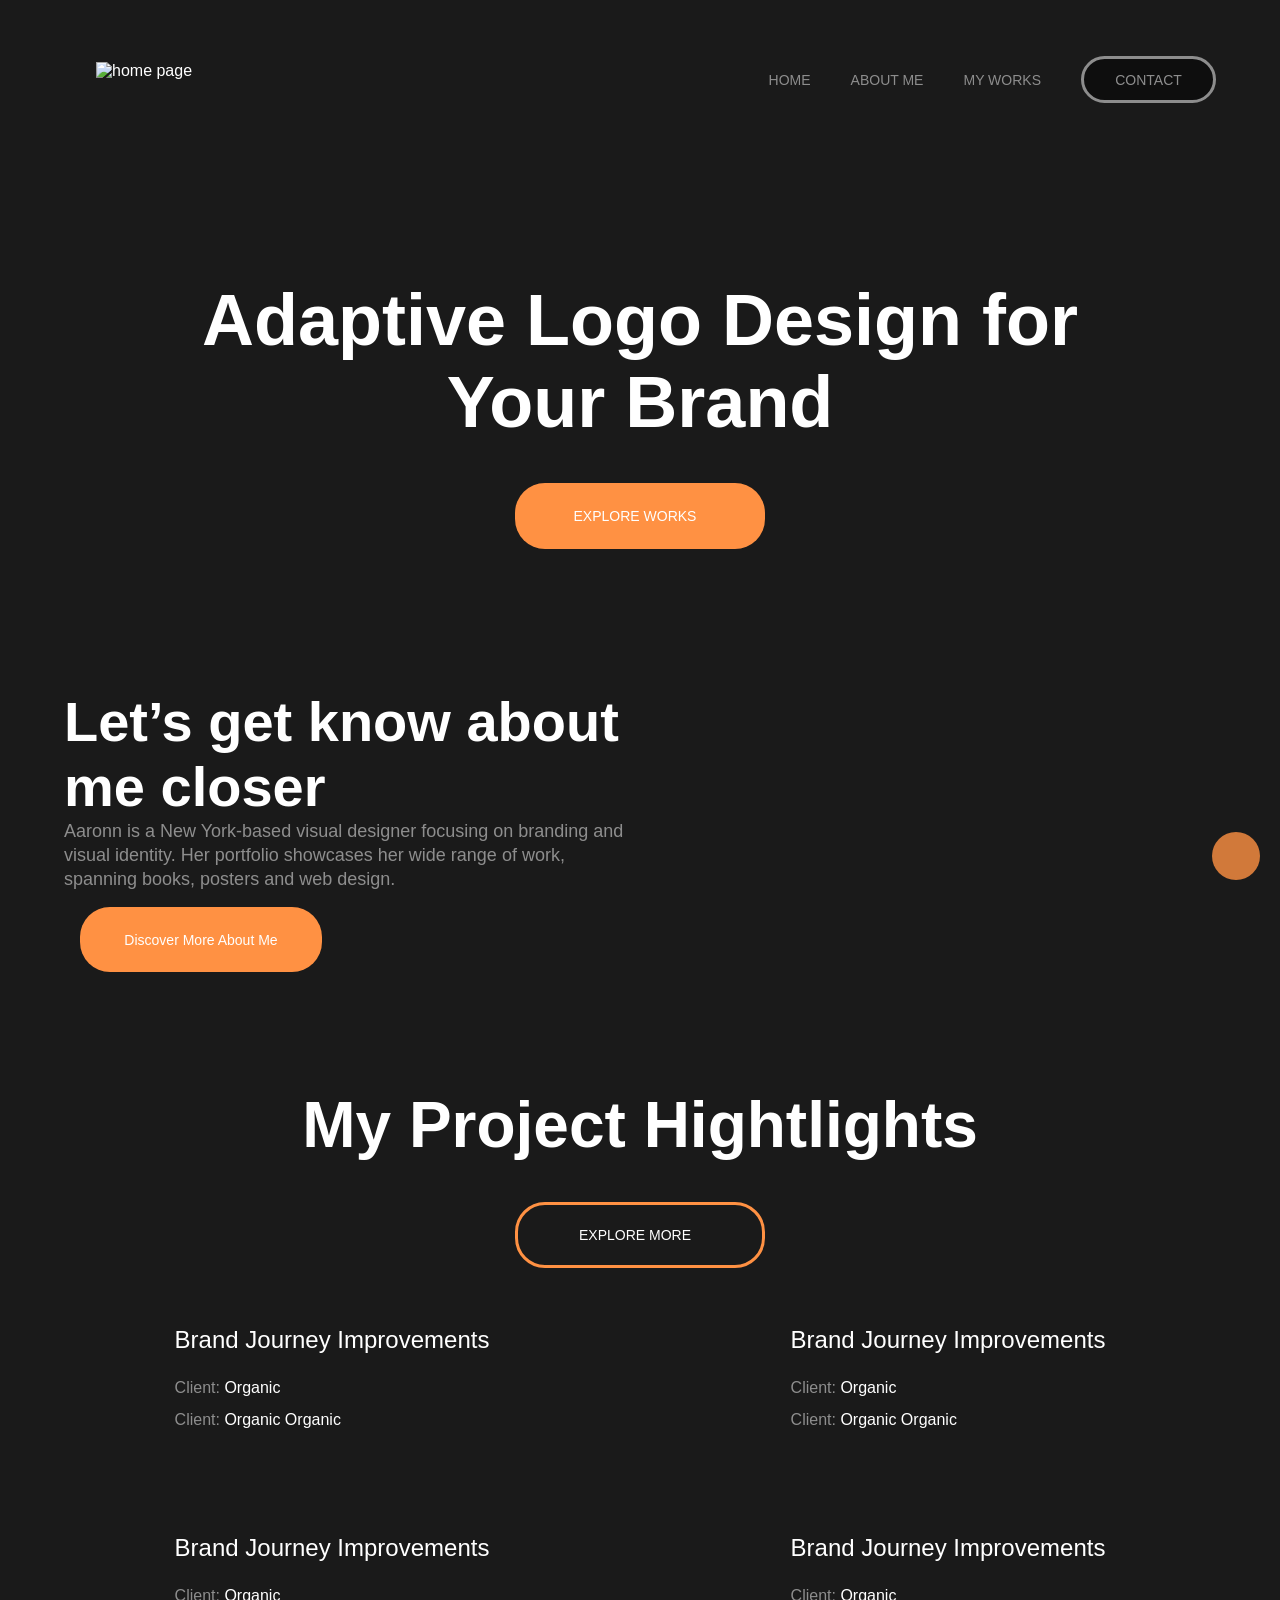
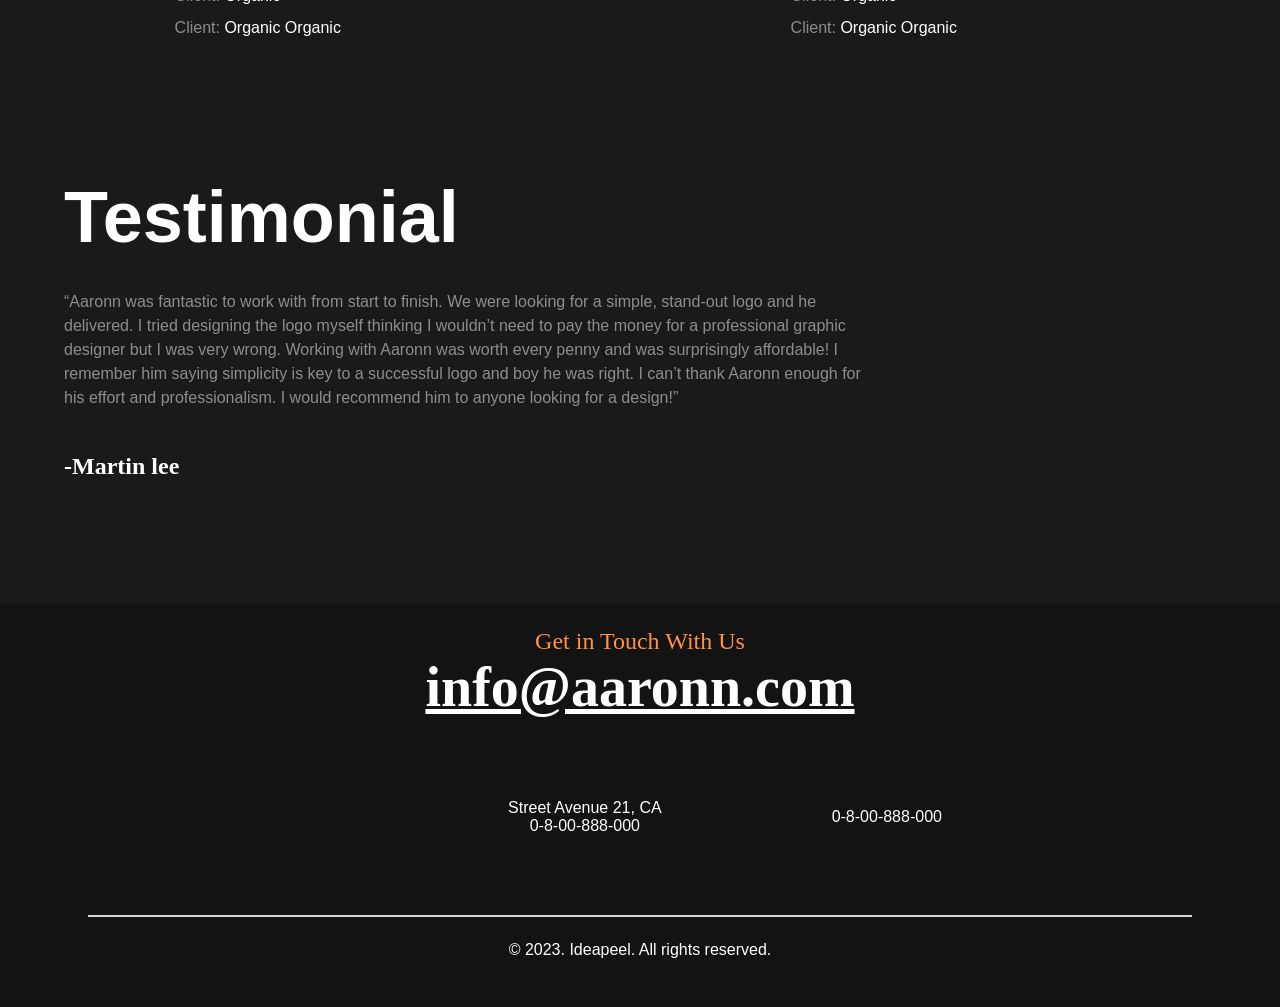
==== index.html @ 3330297f "Add files via upload" ====
<!doctype html>
<html lang="en">
  <head>
    <meta charset="UTF-8" />
    <meta name="viewport" content="width=device-width, initial-scale=1.0" />
    <link rel="stylesheet" href="style.css" />
    <title>Portfolio</title>
  </head>
  <body>
    <a href="#" class="button floating-button"
      ><img src="/assets/up-arrow.png" alt=""
    /></a>

    <div class="wrapper body__wrapper">
      <header class="">
        <div class="wrapper header__wrapper">
          <a href="/"
            ><img
              class="header__logo"
              src="/assets/Brand-logo.svg"
              alt="home page"
              width="125px"
              height="22px"
          /></a>

          <nav class="header__navbar">
            <ul class="header__links wrapper">
              <li class="header__item">
                <a class="header__link" href="/index.html">HOME</a>
              </li>
              <li class="header__item">
                <a class="header__link" href="/aboutMe.html">ABOUT ME</a>
              </li>
              <li class="header__item">
                <a class="header__link" href="/works.html">MY WORKS</a>
              </li>
              <li class="header__item">
                <a
                  class="header__link header__button button"
                  href="/contact.html"
                  >CONTACT</a
                >
              </li>
            </ul>
          </nav>
        </div>
      </header>

      <main class="">
        <section class="hero">
          <h1 class="hero__h1">Adaptive Logo Design for Your Brand</h1>
          <div class="wrapper">
            <a href="" class="button hero__button"
              ><span>EXPLORE WORKS </span> <img src="assets/icon.svg" alt=""
            /></a>
          </div>
        </section>

        <section class="wrapper about">
          <div class="wrapper about__wrapper">
            <h3 class="about__h3">Let’s get know about me closer</h3>

            <p class="about__text">
              Aaronn is a New York-based visual designer focusing on branding
              and visual identity. Her portfolio showcases her wide range of
              work, spanning books, posters and web design.
            </p>

            <a href="" class="button about__button"
              ><span>Discover More About Me</span></a
            >
          </div>
          <img src="/assets/Person.png" class="about__img" alt="" />
        </section>

        <section class="project">
          <h2 class="project__h2">My Project Hightlights</h2>
          <div class="wrapper">
            <a href="" class="button project__button"
              ><span>EXPLORE MORE </span> <img src="assets/icon.svg" alt=""
            /></a>
          </div>

          <div class="wrapper project__cards">
            <div class="project__card">
              <img
                src="/assets/Img.jpg"
                class="project__img"
                max-width="560px"
                max-height="620px"
                alt=""
              />
              <h4>Brand Journey Improvements</h4>
              <p><span>Client:</span> Organic</p>
              <p><span>Client:</span> Organic Organic</p>
            </div>

            <div class="project__card">
              <img
                src="/assets/Paste Img Here.jpg"
                class="project__img"
                max-width="560px"
                max-height="620px"
                alt=""
              />
              <h4>Brand Journey Improvements</h4>
              <p><span>Client:</span> Organic</p>
              <p><span>Client:</span> Organic Organic</p>
            </div>

            <div class="project__card">
              <a href="">
                <img
                  src="/assets/Paste Img Here (1).jpg"
                  class="project__img"
                  max-width="560px"
                  max-height="620px"
                  alt=""
                />
              </a>
              <h4>Brand Journey Improvements</h4>
              <p><span>Client:</span> Organic</p>
              <p><span>Client:</span> Organic Organic</p>
            </div>

            <div class="project__card">
              <a href=""
                ><img
                  src="/assets/Paste Img Here (2).jpg"
                  class="project__img"
                  max-width="560px"
                  max-height="620px"
                  alt=""
                />
                <h4>Brand Journey Improvements</h4>
              </a>

              <p><span>Client:</span> Organic</p>
              <p><span>Client:</span> Organic Organic</p>
            </div>
          </div>
        </section>

        <section class="wrapper testimonial">
          <img class="testimonial__img" src="/assets/quote.svg" alt="" />
          <h1 class="testimonial__h1">Testimonial</h1>
          <blockquote>
            <p class="testimonial__test">
              “Aaronn was fantastic to work with from start to finish. We were
              looking for a simple, stand-out logo and he delivered. I tried
              designing the logo myself thinking I wouldn’t need to pay the
              money for a professional graphic designer but I was very wrong.
              Working with Aaronn was worth every penny and was surprisingly
              affordable! I remember him saying simplicity is key to a
              successful logo and boy he was right. I can’t thank Aaronn enough
              for his effort and professionalism. I would recommend him to
              anyone looking for a design!”
            </p>
          </blockquote>
          <h4 class="testimonial__author">-Martin lee</h4>
        </section>
      </main>
    </div>

    <footer class="footer">
      <div class="footer__wrapper">
        <h4 class="footer__header">Get in Touch With Us</h4>
        <a class="footer__email" href="mailto:info@aaronn.com"
          >info@aaronn.com</a
        >

        <div class="footer__flex">
          <img class="footer__logo" src="/assets/Brand-logo.svg" alt="" />
          <div class="address">
            <p>Street Avenue 21, CA</p>
            <p>0-8-00-888-000</p>
          </div>

          <div class="footer__contacts">
            <p>0-8-00-888-000</p>
            <div class="footer__socials">
              <a href=""><img src="/assets/Vector.svg" alt="" /></a>
              <a href=""><img src="/assets/Vector (1).svg" alt="" /></a>
              <a href=""><img src="/assets/Vector (2).svg" alt="" /></a>
            </div>
          </div>
        </div>

        <p class="footer__rights">© 2023. Ideapeel. All rights reserved.</p>
      </div>
    </footer>
  </body>
</html>
---- style.css ----
/* Fonts */
/* rubik-regular - arabic_latin */
@font-face {
  font-display: swap; /* Check https://developer.mozilla.org/en-US/docs/Web/CSS/@font-face/font-display for other options. */
  font-family: "Rubik";
  font-style: normal;
  font-weight: 400;
  src: url("../fonts/rubik-v31-arabic_latin-regular.woff2") format("woff2"); /* Chrome 36+, Opera 23+, Firefox 39+, Safari 12+, iOS 10+ */
}
/* rubik-500 - arabic_latin */
@font-face {
  font-display: swap; /* Check https://developer.mozilla.org/en-US/docs/Web/CSS/@font-face/font-display for other options. */
  font-family: "Rubik";
  font-style: normal;
  font-weight: 500;
  src: url("../fonts/rubik-v31-arabic_latin-500.woff2") format("woff2"); /* Chrome 36+, Opera 23+, Firefox 39+, Safari 12+, iOS 10+ */
}
/* rubik-700 - arabic_latin */
@font-face {
  font-display: swap; /* Check https://developer.mozilla.org/en-US/docs/Web/CSS/@font-face/font-display for other options. */
  font-family: "Rubik";
  font-style: normal;
  font-weight: 700;
  src: url("../fonts/rubik-v31-arabic_latin-700.woff2") format("woff2"); /* Chrome 36+, Opera 23+, Firefox 39+, Safari 12+, iOS 10+ */
}

/* syne-regular - latin */
@font-face {
  font-display: swap; /* Check https://developer.mozilla.org/en-US/docs/Web/CSS/@font-face/font-display for other options. */
  font-family: "Syne";
  font-style: normal;
  font-weight: 400;
  src: url("../fonts/syne-v24-latin-regular.woff2") format("woff2"); /* Chrome 36+, Opera 23+, Firefox 39+, Safari 12+, iOS 10+ */
}
/* syne-500 - latin */
@font-face {
  font-display: swap; /* Check https://developer.mozilla.org/en-US/docs/Web/CSS/@font-face/font-display for other options. */
  font-family: "Syne";
  font-style: normal;
  font-weight: 500;
  src: url("../fonts/syne-v24-latin-500.woff2") format("woff2"); /* Chrome 36+, Opera 23+, Firefox 39+, Safari 12+, iOS 10+ */
}
/* syne-700 - latin */
@font-face {
  font-display: swap; /* Check https://developer.mozilla.org/en-US/docs/Web/CSS/@font-face/font-display for other options. */
  font-family: "Syne";
  font-style: normal;
  font-weight: 700;
  src: url("../fonts/syne-v24-latin-700.woff2") format("woff2"); /* Chrome 36+, Opera 23+, Firefox 39+, Safari 12+, iOS 10+ */
}
/* syne-800 - latin */
@font-face {
  font-display: swap; /* Check https://developer.mozilla.org/en-US/docs/Web/CSS/@font-face/font-display for other options. */
  font-family: "Syne";
  font-style: normal;
  font-weight: 800;
  src: url("../fonts/syne-v24-latin-800.woff2") format("woff2"); /* Chrome 36+, Opera 23+, Firefox 39+, Safari 12+, iOS 10+ */
}

/* Font  variables */
:root {
  --font-family-h1: Syne;
  --font-family-h2: Syne;
  --font-family-h3: Syne;
  --font-family-h4: Rubik;
  --font-family-body: Rubik;
  --font-family-button: Rubik;

  --fw-bold: 700;
  --fw-regular: 300;
  --font-weight-h1: var(--fw-bold);
  --font-weight-h2: var(--fw-bold);
  --font-weight-h3: var(--fw-bold);
  --font-weight-h4: var(--fw-regular);
  --font-weight-body: var(--fw-regular);
  --font-weight-button: var(--fw-regular);

  --fs-14: calc(14/16 * 1rem);
  --fs-16: calc(16/16 * 1rem);
  --fs-18: calc(18/16 * 1rem);
  --fs-24: calc(24/16 * 1rem);
  --fs-56: calc(56/16 * 1rem);
  --fs-64: calc(64/16 * 1rem);
  --fs-72: calc(72/16 * 1rem);

  --font-size-h1: var(--fs-72);
  --font-size-h2: var(--fs-64);
  --font-size-h3: var(--fs-56);
  --font-size-h4: var(--fs-24);
  --font-size-body-large: var(--fs-18);
  --font-size-body-Medium: var(--fs-16);
  --font-size-button: var(--fs-14);
  --font-size-email: var(--fs-56);
  --font-size-navbar: var(--fs-14);

  @media (max-width: 1024px) {
    --font-size-h3: calc(36/16 * 1rem);
  }

  @media (max-width: 768px) {
    --font-size-h1: var(--fs-64);
    --font-size-h2: var(--fs-56);
    --font-size-h3: var(--fs-24);
    --font-size-h4: var(--fs-18);
    --font-size-body-large: var(--fs-18);
    --font-size-body-Medium: var(--fs-16);
    --font-size-button: var(--fs-14);
    --font-size-email: var(--fs-24);
    --font-size-navbar: var(--fs-14);
  }
}

/* Colors */
:root {
  --c-gray-50: #f9fafb;
  --c-gray-100: #f4f4f6;
  --c-gray-200: #e5e6eb;
  --c-gray-300: #d3d5da;
  --c-gray-400: #9ea3ae;
  --c-gray-500: #6c727f;
  --c-gray-600: #4d5461;
  --c-gray-700: #394150;
  --c-gray-800: #212936;
  --c-gray-900: #161d21;
  --c-black-secondary: #1a1a1a;
  --c-dark-gray-secondary: #262a2c;
  --c-light-gray-secondary: #696969;
  --c-white-secondary: #ffffff;
  --c-orange-brand: #ff9143;

  --color-main-bg: var(--c-black-secondary);
}

*,
*::before,
*::after {
  margin: 0;
  box-sizing: border-box;
}
html {
  scroll-behavior: smooth;
}

img,
svg,
picture {
  max-width: 100%;
  height: auto;
  display: block;
}

a,
button {
  text-decoration: none;
  color: var(--c-white-secondary);
}

h1 {
  font-family: var(--font-family-h1), sans-serif;
  font-weight: var(--font-weight-h1);
  font-size: var(--font-size-h1);
}

h2 {
  font-family: var(--font-family-h2), sans-serif;
  font-weight: var(--font-weight-h2);
  font-size: var(--font-size-h2);
}

h3 {
  font-family: var(--font-family-h3), sans-serif;
  font-weight: var(--font-weight-h3);
  font-size: var(--font-size-h3);
}

h4 {
  font-family: var(--font-family-h4), sans-serif;
  font-weight: var(--font-weight-h4);
  font-size: var(--font-size-h4);
}
header,
main,
footer {
  margin-inline: auto;
}
section {
  padding-block: calc(50 / 16 * 1rem);
}

body {
  position: relative;
  display: flex;
  flex-direction: column;
  justify-content: space-between;
}

body,
p {
  color: var(--c-white-secondary);
  font-family: var(--font-family-body), sans-serif;
  font-weight: var(--font-weight-body);
  font-size: var(--font-size-body-Medium);
  background-color: var(--color-main-bg);
}

.body__wrapper,
.footer__wrapper {
  width: calc(100%-300px);
  max-width: 1440px;
  padding-inline: 4rem;

  @media (max-width: 1024px) {
    width: 100%;
    padding-inline: 2rem;
  }
}

.button {
  border-radius: 30px;
  text-decoration: none;
  font-family: var(--font-family-button), sans-serif;
  font-weight: var(--font-weight-button);
  font-size: var(--font-size-button);
}

.floating-button {
  position: fixed;

  bottom: 20px;
  right: 20px;

  background-color: var(--c-orange-brand);
  color: white;
  width: 3rem;
  height: 3rem;
  padding: 8px;
  opacity: 80%;
  border-radius: 50px;
  text-decoration: none;
  z-index: 1000;
  &:hover {
    opacity: 0.9;
  }
  &:active {
    opacity: 1;
  }
}

.wrapper {
  width: 100%;
  margin-inline: auto;
}
.header {
  position: fixed;
  top: 0;
}
.header__wrapper {
  margin-top: 30px;
  margin-inline: auto;
  display: flex;
  justify-content: space-between;
  align-items: center;

  @media (max-width: 768px) {
    flex-direction: column;
    max-width: 100%;
    justify-content: center;
  }
}

.header__logo {
  width: 200px;
  margin: 2rem;
}
.header__navbar {
  font-weight: var(--font-weight-body);
  font-size: var(--font-size-navbar);
}

.header__links {
  list-style: none;
  display: flex;
  justify-content: space-evenly;
  align-items: center;
  gap: calc(40 / 16 * 1rem);
  flex-wrap: wrap;
}

.header__link {
  opacity: 50%;

  &:hover {
    opacity: 1;
  }
}

.header__button {
  background-color: #030304;

  border: var(--c-white-secondary) 3px solid;
  width: calc(135 / 16 * 1rem);
  height: calc(47 / 16 * 1rem);
  display: flex;
  align-items: center;
  justify-content: center;
}

/* HERO SECTION */

.hero {
  padding-top: calc(150 / 16 * 1rem);
}

.hero__h1 {
  max-width: 891px;
  font-size: min(--font-size-h1, 72px);
  text-align: center;
  margin-inline: auto;
}

.hero__button {
  display: flex;
  justify-content: center;
  align-items: center;
  gap: 10px;
  width: 250px;
  height: 66px;
  background-color: var(--c-orange-brand);
  margin: 40px auto;
  text-align: center;
}

/* About  */
.about {
  margin-inline: auto;
  display: grid;

  grid-template-columns: 49% 49%;
  grid-template-rows: 1fr;

  justify-items: center;
  align-items: center;
}

.about__h3 {
  font-size: min(--font-size-h3);
  text-align: left;
}

.about__text {
  opacity: 50%;
  text-align: left;
  font-weight: var(--fw-regular);
  font-size: var(--fs-18);
  line-height: 1.5rem;
}

.about__button {
  grid-area: btn;
  width: 242px;
  height: 65px;
  margin: 1rem;
  background-color: var(--c-orange-brand);
  text-align: center;
  display: flex;
  justify-content: center;
  align-items: center;
  span {
    display: block;
    margin: auto;
  }
}

/* Project Hightlights */
.project {
  width: 100%;
  display: flex;
  flex-direction: column;
  justify-content: center;
  align-items: center;
}

.project__h2 {
  max-width: 891px;
  font-size: min(--font-size-h1, 72px);
  text-align: center;
}

.project__wrapper {
  margin-inline: auto;
  width: 100%;
}

.project__button {
  display: flex;
  justify-content: center;
  align-items: center;
  gap: 10px;
  width: 250px;
  height: 66px;
  background-color: transparent;
  border: 3px solid var(--c-orange-brand);
  margin: 40px auto;
  text-align: center;

  span {
    display: block;
  }
}

.project__cards {
  display: grid;
  width: 100%;
  grid-template-columns: 1fr 1fr;
  grid-template-rows: 1fr 1fr;
  gap: 5rem;

  h4,
  p {
    line-height: 2rem;
  }

  h4 {
    display: block;
    margin-block: 1rem;
  }

  @media (max-width: 1024px) {
    gap: 2rem;
    h4,
    p {
      line-height: 1.5rem;
    }

    h4 {
      margin-block: 1rem;
    }

    @media (max-width: 768px) {
      grid-template-columns: 1fr;
      gap: 4rem;
    }
  }
}
.project__card {
  margin-inline: auto;
  span {
    opacity: 50%;
  }

  a {
    &:hover {
      h4 {
        color: var(--c-orange-brand);
      }
    }
  }

  @media (max-width: 768px) {
    width: 90%;

    h4,
    p {
      text-align: center;
    }
  }
}

.project__img {
  opacity: 50%;
  border-radius: 20px;
  &:hover {
    opacity: 100%;
    border: 2px var(--c-orange-brand) solid;
  }
}

.testimonial {
  position: relative;
}

.testimonial__img {
  position: absolute;
  top: 10px;
  right: 0;
  z-index: -1;
  opacity: 50%;
}

.testimonial__h1 {
  margin-block: 2rem;
}

.testimonial__test {
  max-width: calc(800 / 16 * 1rem);
  opacity: 50%;
  line-height: 1.5rem;
  font-size: var(--font-size-body-Medium);
}

.testimonial__author {
  margin-block: 3rem;
  font-family: var(--font-family-h4);
  font-size: var(--font-size-h4);
  font-weight: var(--fw-bold);
  line-height: 1rem;
}

.footer {
  display: block;
  background-color: #131313;
  text-align: center;
  width: 100%;
  padding: 1.5rem;

  margin-top: 2rem;

  p {
    background-color: #131313;
  }
}

.footer__wrapper {
  margin-inline: auto;
}

.footer__header {
  font-family: var(--font-family-h2);
  font-size: var(--font-size-h4);
  font-weight: var(--font-size-h3);
  color: var(--c-orange-brand);
}

.footer__email {
  font-family: var(--font-family-h2);
  font-size: var(--font-size-email);
  font-weight: var(--font-weight-h2);
  text-decoration: underline;
}

.footer__flex {
  margin: 5rem;
  display: flex;
  justify-content: space-evenly;
  align-items: center;

  @media (max-width: 768px) {
    flex-direction: column;
    gap: 2rem;
  }
}

.footer__socials {
  display: flex;
  justify-content: center;
  align-items: center;
  gap: 1rem;
  a {
    display: block;
  }

  img {
    width: 1rem;
  }
}

.footer__rights {
  margin-inline: auto;

  border-top: #d3d5da 2px solid;
  padding: 1.5rem;
}

/* About ME PAGE */

.intro {
  border-bottom: 2px var(--c-white-secondary) solid;
}

.intro__header {
  text-align: left;
  @media (max-width: 768px) {
    text-align: center;
  }
}

.intro__subheader {
  color: var(--c-white-secondary);
  opacity: 50%;

  @media (max-width: 768px) {
    text-align: center;
  }
}

.about__details__container {
  display: flex;
  justify-content: center;
  align-items: self-start;
  @media (max-width: 1024px) {
    text-align: center;
    flex-direction: column;
  }
}

.about__details__text {
  color: #9ea3ae;
  font-size: calc(--fs-24);
  line-height: 2.5rem;
  text-align: justify;
  justify-self: center;
  max-width: 500px;
  padding-inline: 3rem;
  margin-inline: auto;
}

.about__details__images {
  display: flex;
  margin-top: 5rem;
  justify-content: center;
  align-items: center;
  gap: 5rem;

  @media (max-width: 768px) {
    flex-direction: column;
  }
}

.about__links {
  display: flex;
  justify-content: space-evenly;
  align-items: center;
  gap: 2rem;
  flex-wrap: wrap;
}

.about__header {
  line-height: 5rem;
}
.about__link {
  color: #9ea3ae;
  font-family: var(--font-family-body);
  font-size: calc(32 / 16 * 1rem);
}
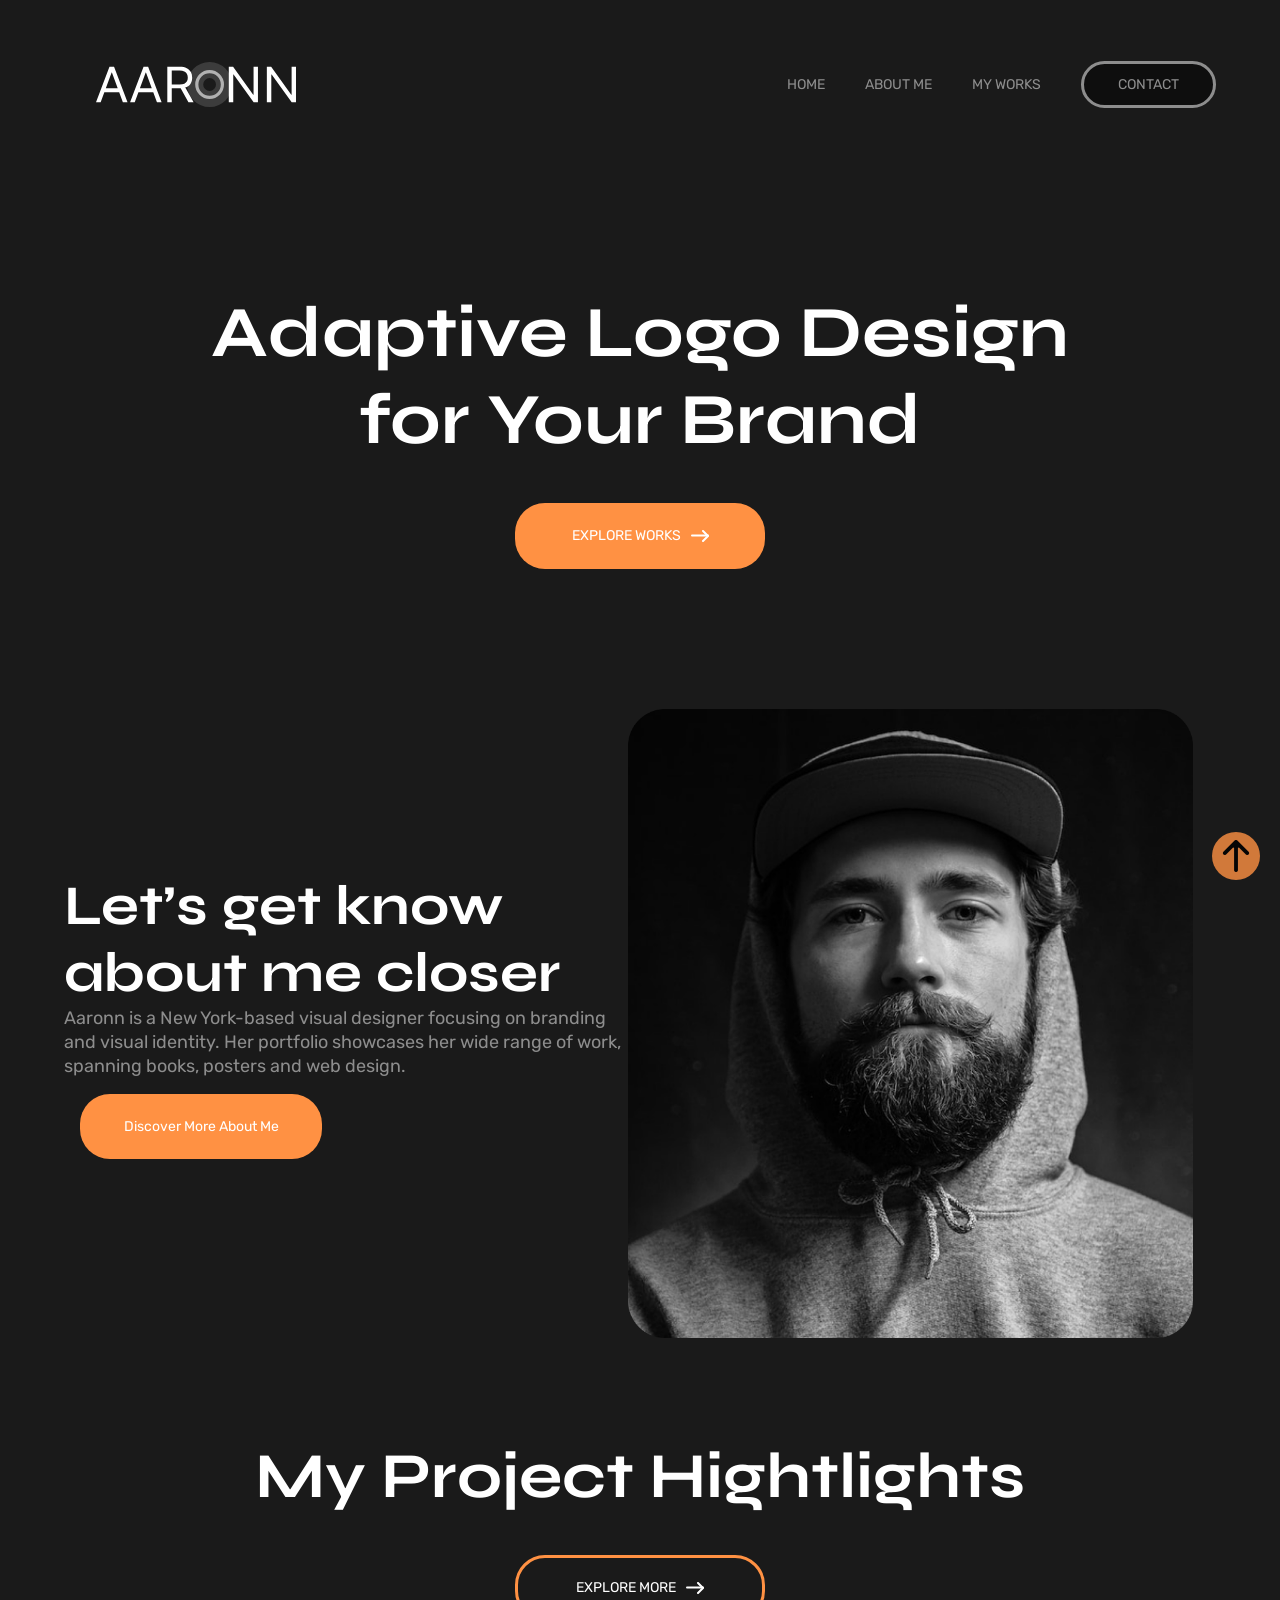
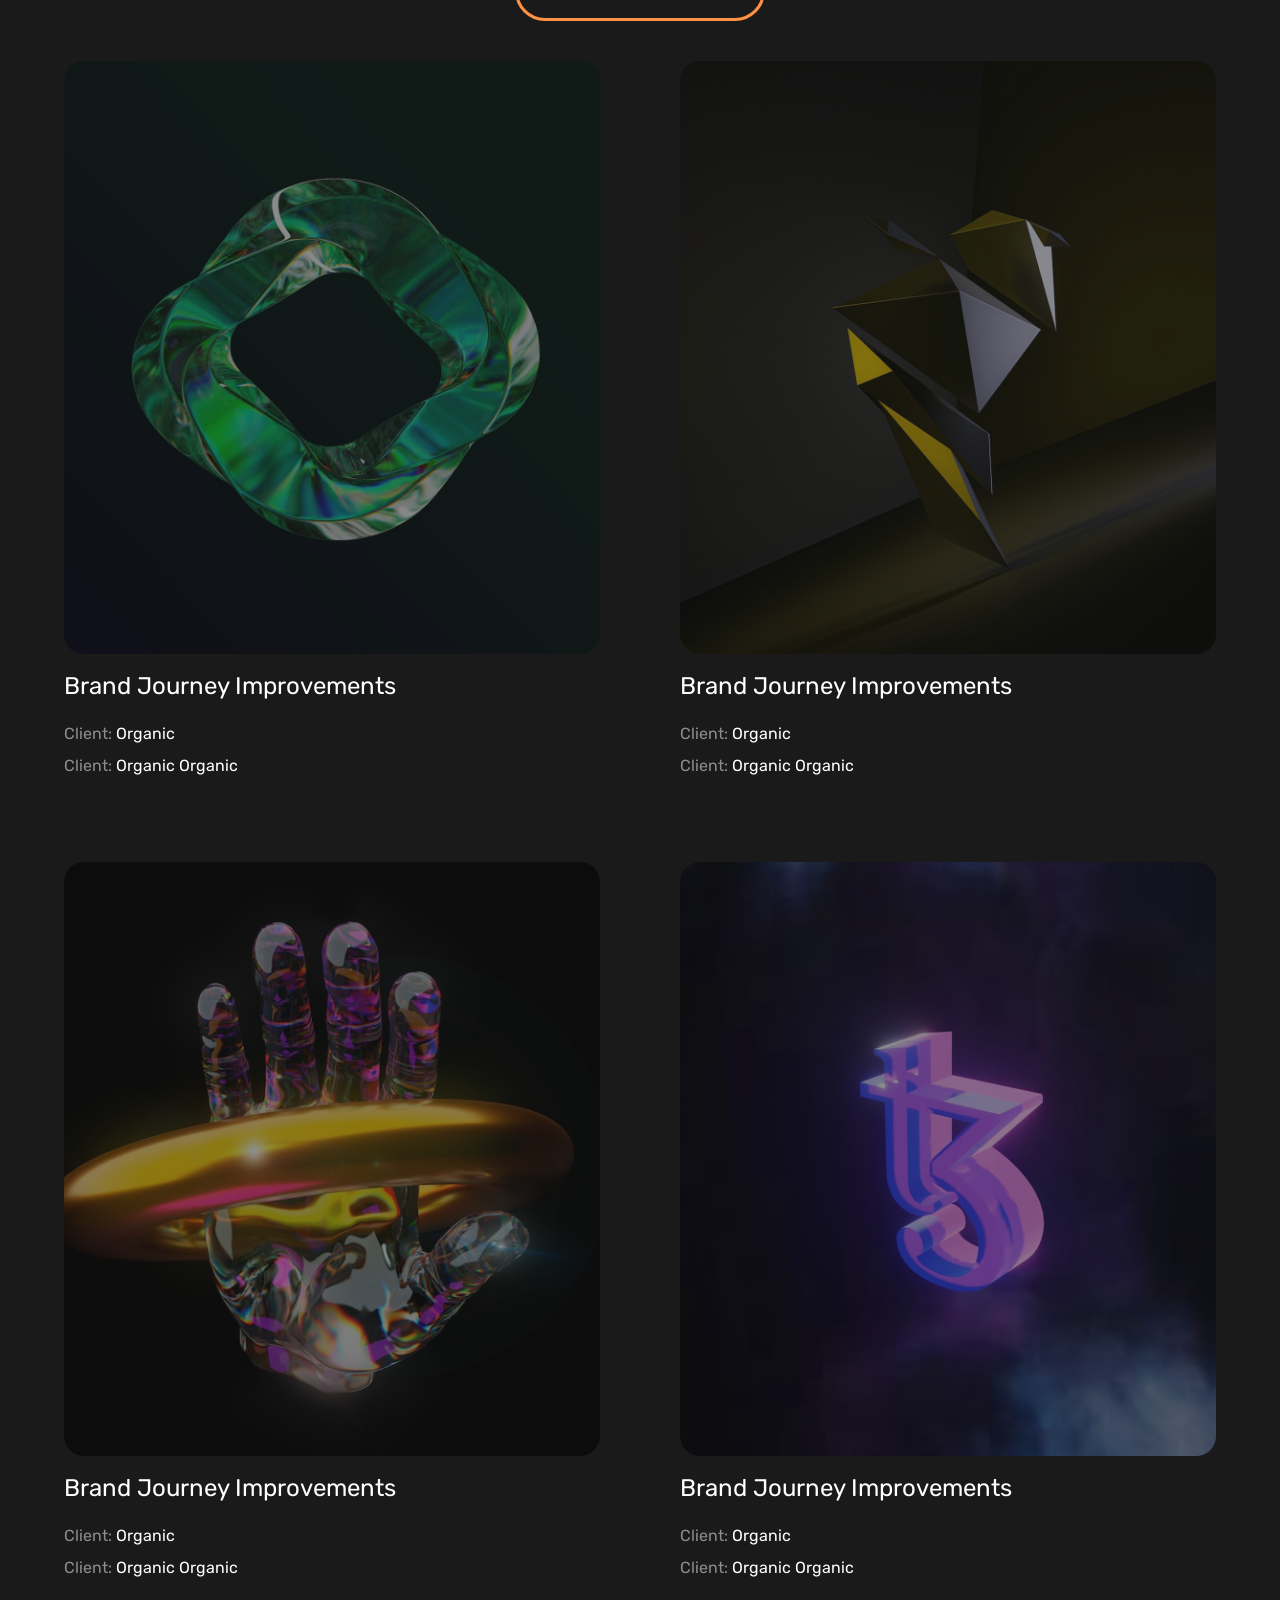
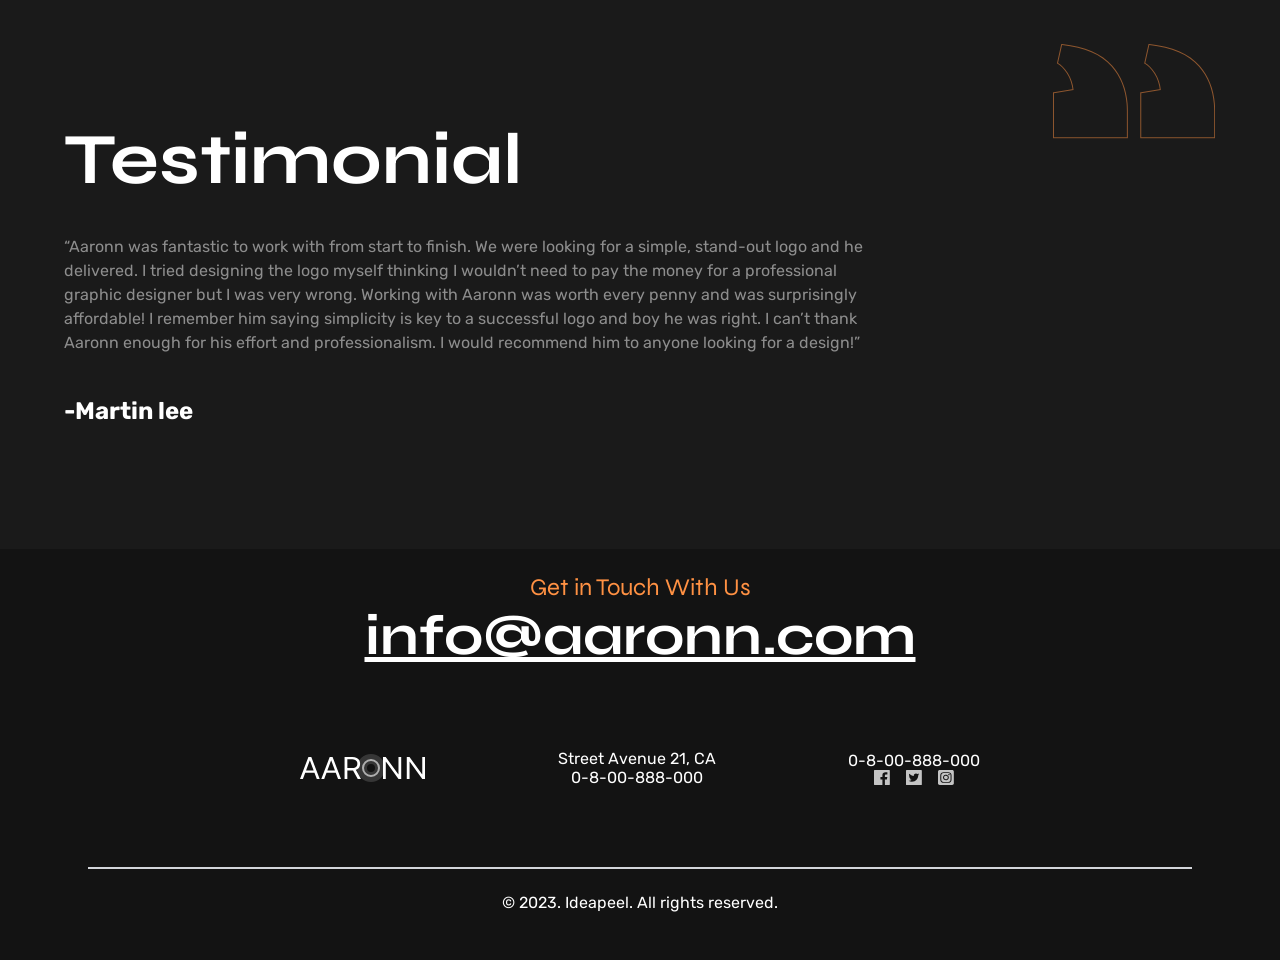
==== commit 1907e90b: "Add files via upload" ====
--- a/index.html
+++ b/index.html
@@ -8,7 +8,7 @@
   </head>
   <body>
     <a href="#" class="button floating-button"
-      ><img src="/assets/up-arrow.png" alt=""
+      ><img src="./assets/up-arrow.png" alt=""
     /></a>
 
     <div class="wrapper body__wrapper">
@@ -17,7 +17,7 @@
           <a href="/"
             ><img
               class="header__logo"
-              src="/assets/Brand-logo.svg"
+              src="./assets/Brand-logo.svg"
               alt="home page"
               width="125px"
               height="22px"
@@ -51,7 +51,7 @@
           <h1 class="hero__h1">Adaptive Logo Design for Your Brand</h1>
           <div class="wrapper">
             <a href="" class="button hero__button"
-              ><span>EXPLORE WORKS </span> <img src="assets/icon.svg" alt=""
+              ><span>EXPLORE WORKS </span> <img src="./assets/icon.svg" alt=""
             /></a>
           </div>
         </section>
@@ -70,21 +70,21 @@
               ><span>Discover More About Me</span></a
             >
           </div>
-          <img src="/assets/Person.png" class="about__img" alt="" />
+          <img src="./assets/Person.png" class="about__img" alt="" />
         </section>
 
         <section class="project">
           <h2 class="project__h2">My Project Hightlights</h2>
           <div class="wrapper">
             <a href="" class="button project__button"
-              ><span>EXPLORE MORE </span> <img src="assets/icon.svg" alt=""
+              ><span>EXPLORE MORE </span> <img src="./assets/icon.svg" alt=""
             /></a>
           </div>
 
           <div class="wrapper project__cards">
             <div class="project__card">
               <img
-                src="/assets/Img.jpg"
+                src="./assets/Img.jpg"
                 class="project__img"
                 max-width="560px"
                 max-height="620px"
@@ -97,7 +97,7 @@
 
             <div class="project__card">
               <img
-                src="/assets/Paste Img Here.jpg"
+                src="./assets/Paste Img Here.jpg"
                 class="project__img"
                 max-width="560px"
                 max-height="620px"
@@ -111,7 +111,7 @@
             <div class="project__card">
               <a href="">
                 <img
-                  src="/assets/Paste Img Here (1).jpg"
+                  src="./assets/Paste Img Here (1).jpg"
                   class="project__img"
                   max-width="560px"
                   max-height="620px"
@@ -126,7 +126,7 @@
             <div class="project__card">
               <a href=""
                 ><img
-                  src="/assets/Paste Img Here (2).jpg"
+                  src="./assets/Paste Img Here (2).jpg"
                   class="project__img"
                   max-width="560px"
                   max-height="620px"
@@ -142,7 +142,7 @@
         </section>
 
         <section class="wrapper testimonial">
-          <img class="testimonial__img" src="/assets/quote.svg" alt="" />
+          <img class="testimonial__img" src="./assets/quote.svg" alt="" />
           <h1 class="testimonial__h1">Testimonial</h1>
           <blockquote>
             <p class="testimonial__test">
@@ -170,7 +170,7 @@
         >
 
         <div class="footer__flex">
-          <img class="footer__logo" src="/assets/Brand-logo.svg" alt="" />
+          <img class="footer__logo" src="./assets/Brand-logo.svg" alt="" />
           <div class="address">
             <p>Street Avenue 21, CA</p>
             <p>0-8-00-888-000</p>
@@ -179,9 +179,9 @@
           <div class="footer__contacts">
             <p>0-8-00-888-000</p>
             <div class="footer__socials">
-              <a href=""><img src="/assets/Vector.svg" alt="" /></a>
-              <a href=""><img src="/assets/Vector (1).svg" alt="" /></a>
-              <a href=""><img src="/assets/Vector (2).svg" alt="" /></a>
+              <a href=""><img src="./assets/Vector.svg" alt="" /></a>
+              <a href=""><img src="./assets/Vector (1).svg" alt="" /></a>
+              <a href=""><img src="./assets/Vector (2).svg" alt="" /></a>
             </div>
           </div>
         </div>
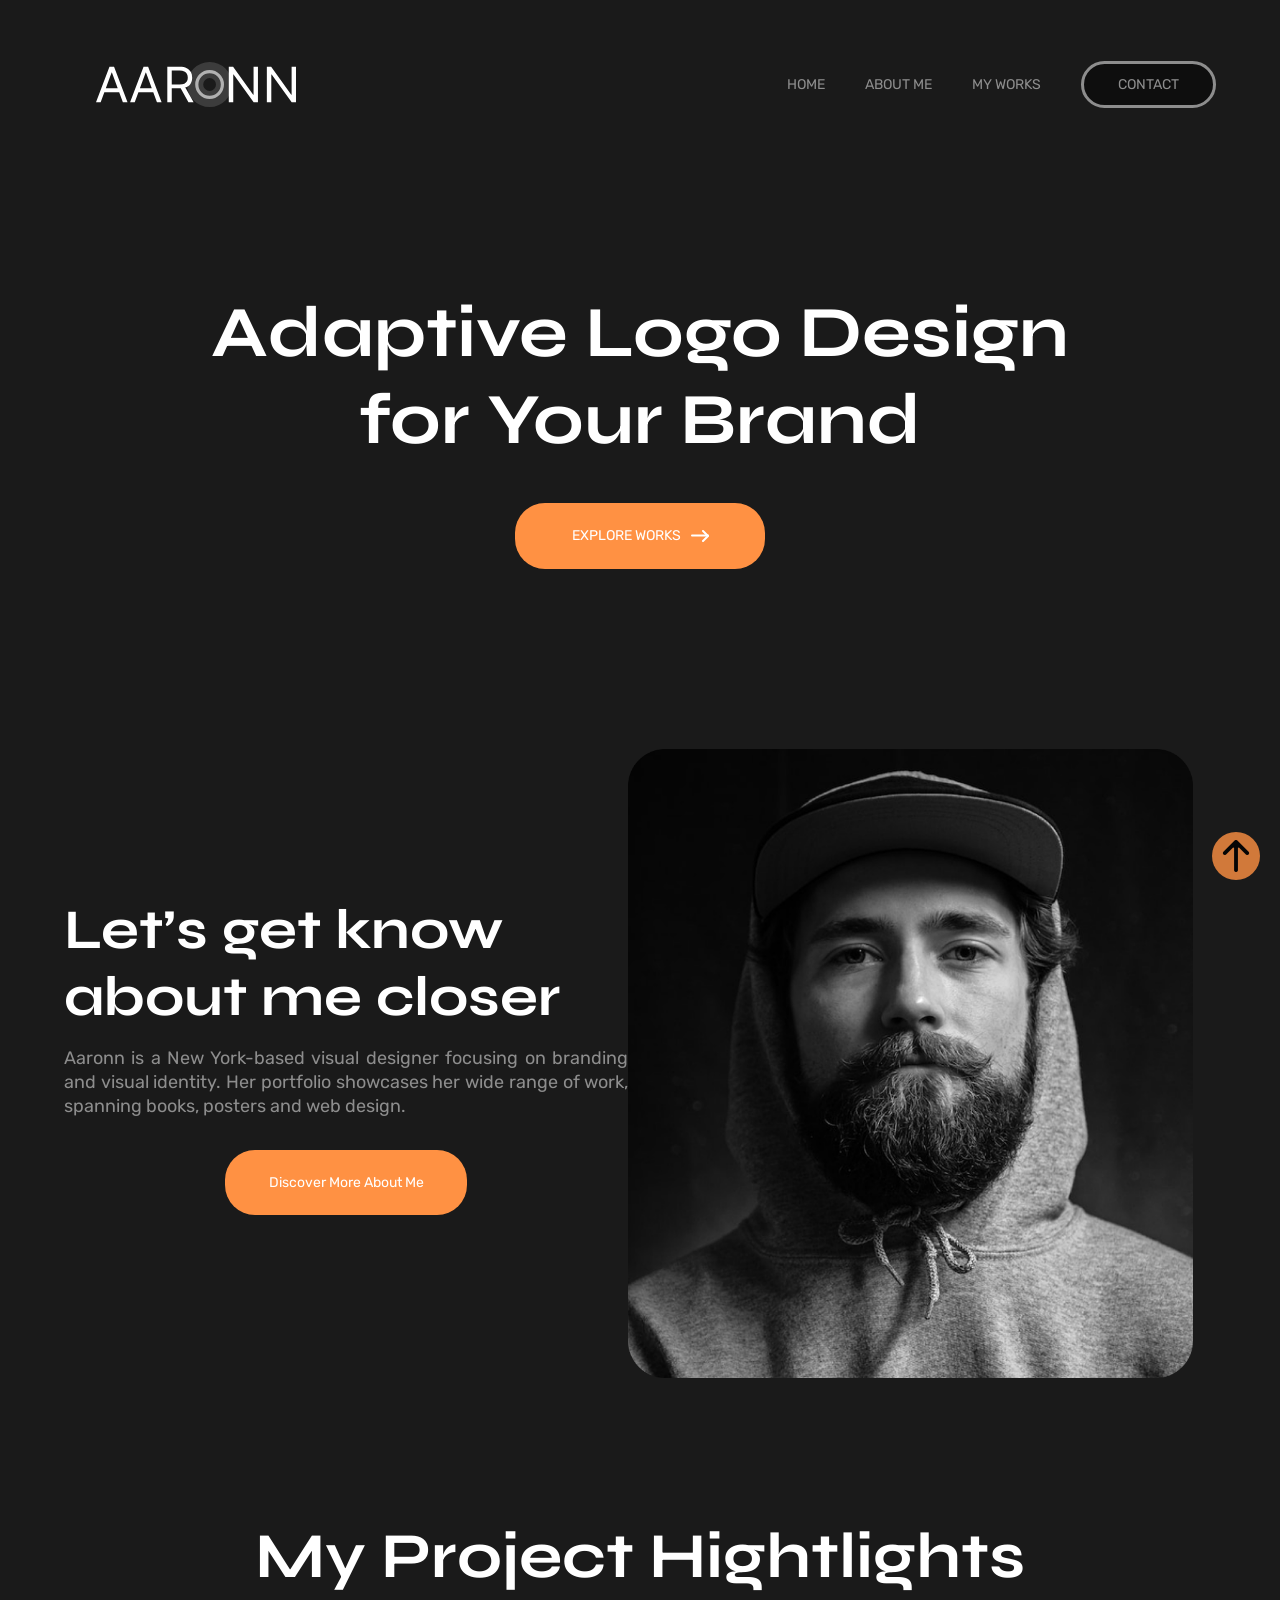
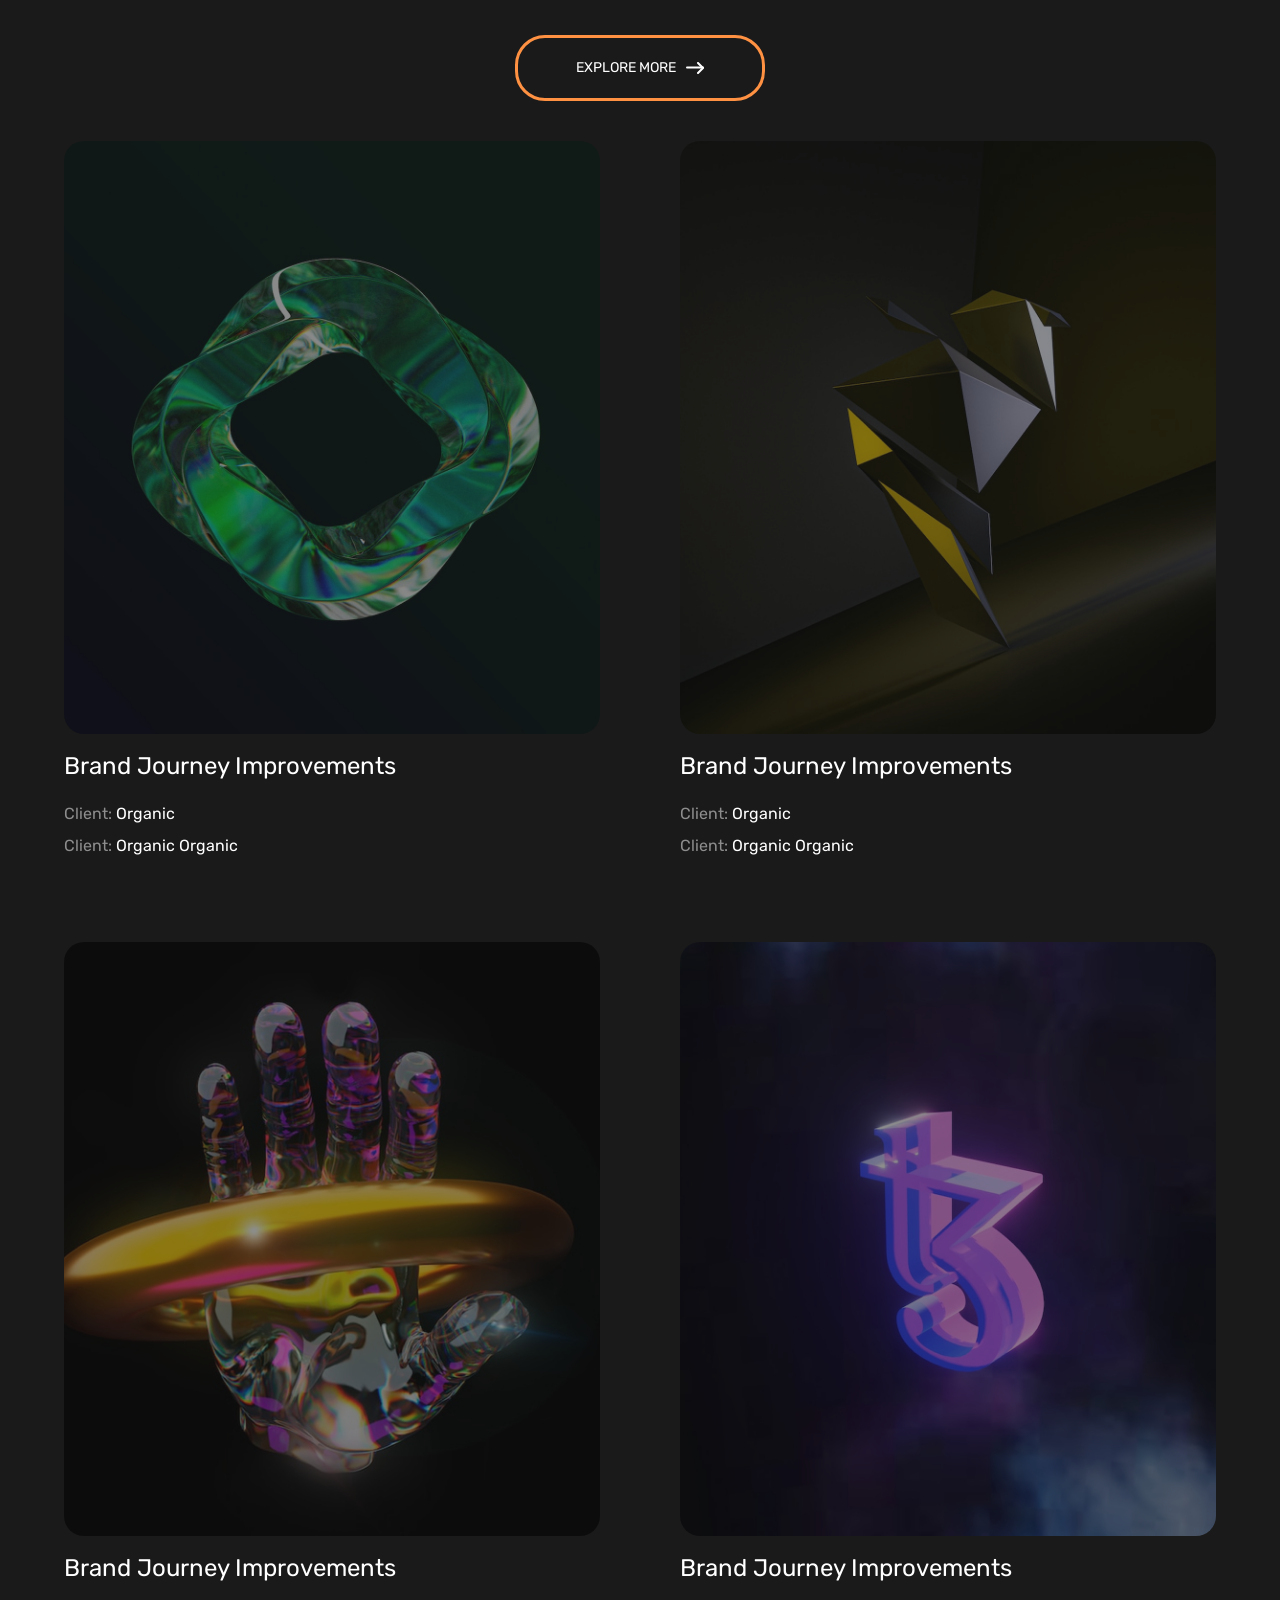
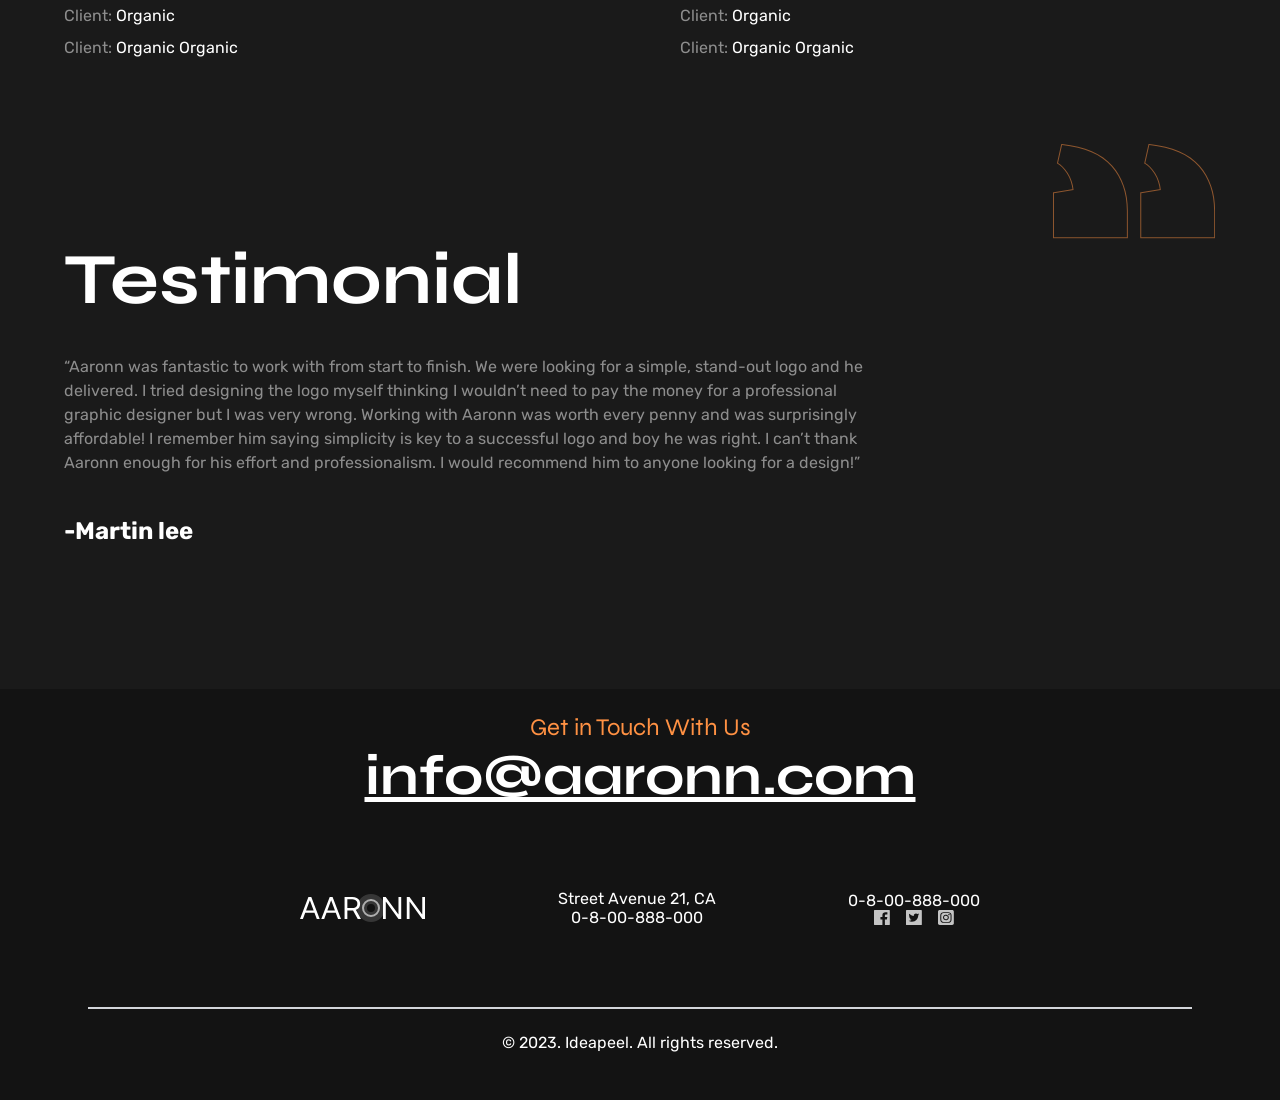
==== commit 993afcd0: "Update index.html" ====
--- a/index.html
+++ b/index.html
@@ -8,7 +8,7 @@
   </head>
   <body>
     <a href="#" class="button floating-button"
-      ><img src="./assets/up-arrow.png" alt=""
+      ><img src="assets/up-arrow.png" alt=""
     /></a>
 
     <div class="wrapper body__wrapper">
@@ -26,18 +26,18 @@
           <nav class="header__navbar">
             <ul class="header__links wrapper">
               <li class="header__item">
-                <a class="header__link" href="/index.html">HOME</a>
+                <a class="header__link" href="index.html">HOME</a>
               </li>
               <li class="header__item">
-                <a class="header__link" href="/aboutMe.html">ABOUT ME</a>
+                <a class="header__link" href="aboutMe.html">ABOUT ME</a>
               </li>
               <li class="header__item">
-                <a class="header__link" href="/works.html">MY WORKS</a>
+                <a class="header__link" href="works.html">MY WORKS</a>
               </li>
               <li class="header__item">
                 <a
                   class="header__link header__button button"
-                  href="/contact.html"
+                  href="contact.html"
                   >CONTACT</a
                 >
               </li>
--- a/style.css
+++ b/style.css
@@ -5,7 +5,7 @@
   font-family: "Rubik";
   font-style: normal;
   font-weight: 400;
-  src: url("../fonts/rubik-v31-arabic_latin-regular.woff2") format("woff2"); /* Chrome 36+, Opera 23+, Firefox 39+, Safari 12+, iOS 10+ */
+  src: url("fonts/rubik-v31-arabic_latin-regular.woff2") format("woff2"); /* Chrome 36+, Opera 23+, Firefox 39+, Safari 12+, iOS 10+ */
 }
 /* rubik-500 - arabic_latin */
 @font-face {
@@ -13,7 +13,7 @@
   font-family: "Rubik";
   font-style: normal;
   font-weight: 500;
-  src: url("../fonts/rubik-v31-arabic_latin-500.woff2") format("woff2"); /* Chrome 36+, Opera 23+, Firefox 39+, Safari 12+, iOS 10+ */
+  src: url("fonts/rubik-v31-arabic_latin-500.woff2") format("woff2"); /* Chrome 36+, Opera 23+, Firefox 39+, Safari 12+, iOS 10+ */
 }
 /* rubik-700 - arabic_latin */
 @font-face {
@@ -21,7 +21,7 @@
   font-family: "Rubik";
   font-style: normal;
   font-weight: 700;
-  src: url("../fonts/rubik-v31-arabic_latin-700.woff2") format("woff2"); /* Chrome 36+, Opera 23+, Firefox 39+, Safari 12+, iOS 10+ */
+  src: url("fonts/rubik-v31-arabic_latin-700.woff2") format("woff2"); /* Chrome 36+, Opera 23+, Firefox 39+, Safari 12+, iOS 10+ */
 }
 
 /* syne-regular - latin */
@@ -30,7 +30,7 @@
   font-family: "Syne";
   font-style: normal;
   font-weight: 400;
-  src: url("../fonts/syne-v24-latin-regular.woff2") format("woff2"); /* Chrome 36+, Opera 23+, Firefox 39+, Safari 12+, iOS 10+ */
+  src: url("fonts/syne-v24-latin-regular.woff2") format("woff2"); /* Chrome 36+, Opera 23+, Firefox 39+, Safari 12+, iOS 10+ */
 }
 /* syne-500 - latin */
 @font-face {
@@ -38,7 +38,7 @@
   font-family: "Syne";
   font-style: normal;
   font-weight: 500;
-  src: url("../fonts/syne-v24-latin-500.woff2") format("woff2"); /* Chrome 36+, Opera 23+, Firefox 39+, Safari 12+, iOS 10+ */
+  src: url("fonts/syne-v24-latin-500.woff2") format("woff2"); /* Chrome 36+, Opera 23+, Firefox 39+, Safari 12+, iOS 10+ */
 }
 /* syne-700 - latin */
 @font-face {
@@ -46,7 +46,7 @@
   font-family: "Syne";
   font-style: normal;
   font-weight: 700;
-  src: url("../fonts/syne-v24-latin-700.woff2") format("woff2"); /* Chrome 36+, Opera 23+, Firefox 39+, Safari 12+, iOS 10+ */
+  src: url("fonts/syne-v24-latin-700.woff2") format("woff2"); /* Chrome 36+, Opera 23+, Firefox 39+, Safari 12+, iOS 10+ */
 }
 /* syne-800 - latin */
 @font-face {
@@ -54,7 +54,7 @@
   font-family: "Syne";
   font-style: normal;
   font-weight: 800;
-  src: url("../fonts/syne-v24-latin-800.woff2") format("woff2"); /* Chrome 36+, Opera 23+, Firefox 39+, Safari 12+, iOS 10+ */
+  src: url("fonts/syne-v24-latin-800.woff2") format("woff2"); /* Chrome 36+, Opera 23+, Firefox 39+, Safari 12+, iOS 10+ */
 }
 
 /* Font  variables */
@@ -74,11 +74,13 @@
   --font-weight-h4: var(--fw-regular);
   --font-weight-body: var(--fw-regular);
   --font-weight-button: var(--fw-regular);
-
+  --fs-12: calc(12/16 * 1rem);
   --fs-14: calc(14/16 * 1rem);
   --fs-16: calc(16/16 * 1rem);
   --fs-18: calc(18/16 * 1rem);
   --fs-24: calc(24/16 * 1rem);
+  --fs-32: calc(32/16 * 1rem);
+  --fs-36: calc(36/16 * 1rem);
   --fs-56: calc(56/16 * 1rem);
   --fs-64: calc(64/16 * 1rem);
   --fs-72: calc(72/16 * 1rem);
@@ -98,15 +100,15 @@
   }
 
   @media (max-width: 768px) {
-    --font-size-h1: var(--fs-64);
-    --font-size-h2: var(--fs-56);
+    --font-size-h1: var(--fs-36);
+    --font-size-h2: var(--fs-32);
     --font-size-h3: var(--fs-24);
     --font-size-h4: var(--fs-18);
     --font-size-body-large: var(--fs-18);
     --font-size-body-Medium: var(--fs-16);
-    --font-size-button: var(--fs-14);
+    --font-size-button: var(--fs-12);
     --font-size-email: var(--fs-24);
-    --font-size-navbar: var(--fs-14);
+    --font-size-navbar: var(--fs-12);
   }
 }
 
@@ -184,7 +186,7 @@
   margin-inline: auto;
 }
 section {
-  padding-block: calc(50 / 16 * 1rem);
+  padding-block: calc(70 / 16 * 1rem);
 }
 
 body {
@@ -340,22 +342,39 @@
 
   justify-items: center;
   align-items: center;
+
+  @media (max-width: 768px) {
+    grid-template-columns: 1fr;
+  }
+}
+
+.about__wrapper {
+  display: flex;
+  flex-direction: column;
+  justify-content: center;
+  align-items: center;
+  gap: 1rem;
 }
 
 .about__h3 {
   font-size: min(--font-size-h3);
   text-align: left;
+
+  @media (max-width: 768px) {
+    text-align: center;
+  }
 }
 
 .about__text {
   opacity: 50%;
-  text-align: left;
+  text-align: justify;
   font-weight: var(--fw-regular);
   font-size: var(--fs-18);
   line-height: 1.5rem;
 }
 
 .about__button {
+  margin-inline: auto;
   grid-area: btn;
   width: 242px;
   height: 65px;
